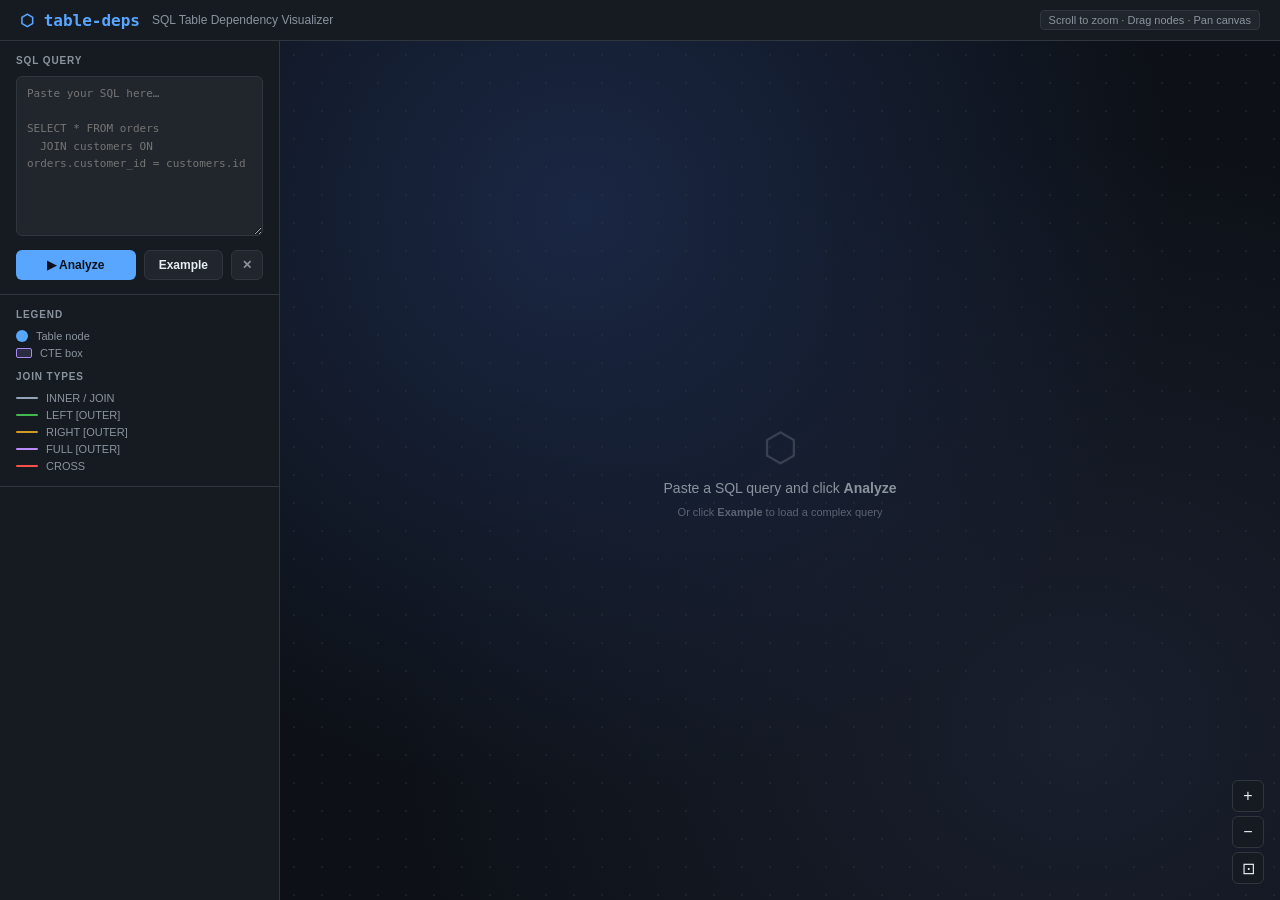
==== table_deps/static/index.html @ 90310a79 "v0.0.1 of table_deps ,basic table parsing and graph ui" ====
<!DOCTYPE html>
<html lang="en">
<head>
  <meta charset="UTF-8" />
  <meta name="viewport" content="width=device-width, initial-scale=1.0" />
  <title>table-deps — SQL Visualizer</title>
  <style>
    *, *::before, *::after { box-sizing: border-box; margin: 0; padding: 0; }

    :root {
      --bg:         #0d1117;
      --surface:    #161b22;
      --surface2:   #21262d;
      --border:     #30363d;
      --text:       #e6edf3;
      --muted:      #8b949e;
      --accent:     #58a6ff;
      --green:      #3fb950;
      --orange:     #d29922;
      --red:        #f85149;
      --purple:     #bc8cff;
      --cte:        #a78bfa;   /* violet for CTE boxes */
    }

    body {
      background: var(--bg);
      color: var(--text);
      font-family: -apple-system, BlinkMacSystemFont, 'Segoe UI', sans-serif;
      height: 100vh;
      display: flex;
      flex-direction: column;
      overflow: hidden;
    }

    /* ── HEADER ─────────────────────────────── */
    header {
      display: flex;
      align-items: center;
      gap: 12px;
      padding: 10px 20px;
      background: var(--surface);
      border-bottom: 1px solid var(--border);
      flex-shrink: 0;
    }
    header h1 { font-size: 16px; font-weight: 700; font-family: 'SF Mono','Fira Code',monospace; color: var(--accent); }
    header span { font-size: 12px; color: var(--muted); }
    header .spacer { flex: 1; }
    header .tip {
      font-size: 11px; color: var(--muted);
      background: var(--surface2); border: 1px solid var(--border);
      border-radius: 4px; padding: 3px 8px;
    }

    /* ── LAYOUT ──────────────────────────────── */
    main { display: flex; flex: 1; overflow: hidden; }

    /* ── SIDEBAR ─────────────────────────────── */
    #sidebar {
      width: 280px; min-width: 240px;
      background: var(--surface); border-right: 1px solid var(--border);
      overflow-y: auto; display: flex; flex-direction: column;
    }
    .section { padding: 14px 16px; border-bottom: 1px solid var(--border); }
    .section-label {
      font-size: 10px; font-weight: 700; text-transform: uppercase;
      letter-spacing: 0.09em; color: var(--muted); margin-bottom: 10px;
    }

    textarea#sql-input {
      width: 100%; height: 160px;
      background: var(--surface2); border: 1px solid var(--border); border-radius: 6px;
      color: var(--text); font-family: 'SF Mono','Fira Code',monospace;
      font-size: 11px; line-height: 1.6; padding: 8px 10px;
      resize: vertical; outline: none; transition: border-color 0.15s;
    }
    textarea#sql-input:focus { border-color: var(--accent); }

    .btn-row { display: flex; gap: 8px; margin-top: 10px; }
    button {
      cursor: pointer; border: none; border-radius: 6px;
      font-size: 12px; font-weight: 600; padding: 7px 14px;
      transition: opacity 0.15s, transform 0.1s;
    }
    button:hover { opacity: 0.85; }
    button:active { transform: scale(0.97); }
    #analyze-btn { flex: 1; background: var(--accent); color: #0d1117; }
    #example-btn { background: var(--surface2); color: var(--text); border: 1px solid var(--border); }
    #clear-btn   { background: var(--surface2); color: var(--muted); border: 1px solid var(--border); padding: 7px 10px; }

    /* stats */
    .stats-row { display: flex; gap: 8px; }
    .stat-card {
      flex: 1; background: var(--surface2); border: 1px solid var(--border);
      border-radius: 6px; padding: 8px 10px; text-align: center;
    }
    .stat-card .num { font-size: 20px; font-weight: 700; color: var(--accent); line-height: 1; }
    .stat-card .lbl { font-size: 10px; color: var(--muted); margin-top: 2px; }

    /* table list */
    #table-list {
      list-style: none; display: flex; flex-direction: column;
      gap: 3px; max-height: 180px; overflow-y: auto;
    }
    #table-list li {
      display: flex; align-items: center; gap: 8px;
      padding: 5px 8px; border-radius: 4px;
      font-size: 11px; font-family: 'SF Mono',monospace;
      color: var(--text); background: var(--surface2);
      cursor: default; transition: background 0.1s;
    }
    #table-list li:hover { background: var(--border); }
    #table-list li .dot { width: 8px; height: 8px; border-radius: 50%; flex-shrink: 0; }
    #table-list li .badge {
      margin-left: auto; font-size: 9px; color: var(--muted);
      background: var(--border); border-radius: 3px; padding: 1px 4px;
    }

    /* CTE list */
    #cte-list { display: flex; flex-direction: column; gap: 8px; max-height: 220px; overflow-y: auto; }
    .cte-item {
      background: var(--surface2); border: 1px solid var(--cte);
      border-radius: 6px; overflow: hidden;
    }
    .cte-item-header {
      background: color-mix(in srgb, var(--cte) 15%, transparent);
      padding: 5px 10px;
      font-size: 11px; font-weight: 700; font-family: 'SF Mono',monospace;
      color: var(--cte); display: flex; align-items: center; gap: 6px;
    }
    .cte-item-header .cte-badge {
      margin-left: auto; font-size: 9px; font-weight: 600;
      background: color-mix(in srgb, var(--cte) 20%, transparent);
      border-radius: 3px; padding: 1px 5px; color: var(--cte);
    }
    .cte-item-tables { padding: 4px 10px 8px; display: flex; flex-direction: column; gap: 2px; }
    .cte-item-table {
      font-size: 10px; font-family: 'SF Mono',monospace;
      color: var(--muted); padding: 1px 0;
    }

    /* legend */
    .legend-grid { display: flex; flex-direction: column; gap: 5px; }
    .legend-row { display: flex; align-items: center; gap: 8px; font-size: 11px; color: var(--muted); }
    .legend-swatch { width: 12px; height: 12px; border-radius: 50%; flex-shrink: 0; }
    .legend-rect   { width: 16px; height: 10px; border-radius: 2px; flex-shrink: 0; }
    .legend-line   { width: 22px; height: 2px; border-radius: 1px; flex-shrink: 0; }

    /* ── GRAPH CANVAS ────────────────────────── */
    #graph-container {
      flex: 1; position: relative; overflow: hidden;
      background:
        radial-gradient(ellipse at 30% 20%, #1a2744 0%, transparent 60%),
        radial-gradient(ellipse at 80% 80%, #1a1f2e 0%, transparent 60%),
        var(--bg);
    }
    #graph { width: 100%; height: 100%; }
    #graph-container::before {
      content: ''; position: absolute; inset: 0;
      background-image: radial-gradient(circle, #30363d 1px, transparent 1px);
      background-size: 28px 28px; opacity: 0.4; pointer-events: none;
    }

    #empty-state {
      position: absolute; inset: 0; display: flex; flex-direction: column;
      align-items: center; justify-content: center; gap: 10px;
      color: var(--muted); pointer-events: none; z-index: 1;
    }
    #empty-state .icon { font-size: 40px; opacity: 0.3; }
    #empty-state p { font-size: 14px; }
    #empty-state small { font-size: 11px; opacity: 0.6; }

    /* ── TOOLTIP ─────────────────────────────── */
    #tooltip {
      display: none; position: absolute;
      background: var(--surface); border: 1px solid var(--border);
      border-radius: 8px; padding: 10px 14px; font-size: 12px;
      pointer-events: none; z-index: 20;
      box-shadow: 0 8px 24px rgba(0,0,0,0.5); min-width: 160px;
    }
    #tooltip .tt-name { font-weight: 700; font-family: monospace; color: var(--text); margin-bottom: 6px; }
    #tooltip .tt-row { display: flex; justify-content: space-between; gap: 16px; color: var(--muted); font-size: 11px; margin-top: 2px; }
    #tooltip .tt-val { color: var(--text); font-weight: 600; }

    /* ── CONTROLS ────────────────────────────── */
    #graph-controls {
      position: absolute; bottom: 16px; right: 16px;
      display: flex; flex-direction: column; gap: 4px; z-index: 10;
    }
    .ctrl-btn {
      width: 32px; height: 32px; background: var(--surface);
      border: 1px solid var(--border); border-radius: 6px;
      color: var(--text); font-size: 16px;
      display: flex; align-items: center; justify-content: center;
      cursor: pointer; transition: background 0.15s;
    }
    .ctrl-btn:hover { background: var(--surface2); }

    /* ── SVG STYLES ──────────────────────────── */
    .link { stroke-opacity: 0.55; stroke-width: 1.5; fill: none; }
    .link-label {
      font-size: 9px; font-family: 'SF Mono',monospace; font-weight: 600;
      fill: var(--muted); text-anchor: middle; dominant-baseline: middle;
      pointer-events: none; user-select: none;
    }
    .table-node circle { stroke-width: 2px; }
    .table-node:hover circle { stroke-width: 3px; }
    .table-node text { pointer-events: none; user-select: none; text-anchor: middle; dominant-baseline: middle; }
    .cte-node { cursor: grab; }
    .cte-node:active { cursor: grabbing; }
    .cte-node text { pointer-events: none; user-select: none; }
    .cte-node rect { transition: filter 0.15s; }
    .cte-node:hover .cte-bg { filter: brightness(1.15); }

    ::-webkit-scrollbar { width: 5px; }
    ::-webkit-scrollbar-track { background: transparent; }
    ::-webkit-scrollbar-thumb { background: var(--border); border-radius: 4px; }
  </style>
</head>
<body>

<header>
  <h1>⬡ table-deps</h1>
  <span>SQL Table Dependency Visualizer</span>
  <div class="spacer"></div>
  <span class="tip">Scroll to zoom · Drag nodes · Pan canvas</span>
</header>

<main>
  <!-- ── SIDEBAR ── -->
  <aside id="sidebar">

    <div class="section">
      <div class="section-label">SQL Query</div>
      <textarea id="sql-input"
        placeholder="Paste your SQL here…&#10;&#10;SELECT * FROM orders&#10;  JOIN customers ON orders.customer_id = customers.id"></textarea>
      <div class="btn-row">
        <button id="analyze-btn">▶ Analyze</button>
        <button id="example-btn">Example</button>
        <button id="clear-btn">✕</button>
      </div>
    </div>

    <div class="section" id="stats-section" style="display:none">
      <div class="section-label">Summary</div>
      <div class="stats-row">
        <div class="stat-card"><div class="num" id="table-count">0</div><div class="lbl">Tables</div></div>
        <div class="stat-card"><div class="num" id="cte-count">0</div><div class="lbl">CTEs</div></div>
        <div class="stat-card"><div class="num" id="edge-count">0</div><div class="lbl">Joins</div></div>
      </div>
    </div>

    <div class="section" id="ctes-section" style="display:none">
      <div class="section-label">CTEs (virtual tables)</div>
      <div id="cte-list"></div>
    </div>

    <div class="section" id="tables-section" style="display:none">
      <div class="section-label">Tables</div>
      <ul id="table-list"></ul>
    </div>

    <div class="section" id="schema-legend-section" style="display:none">
      <div class="section-label">Schema Colors</div>
      <div class="legend-grid" id="schema-legend"></div>
    </div>

    <div class="section">
      <div class="section-label">Legend</div>
      <div class="legend-grid">
        <div class="legend-row"><div class="legend-swatch" style="background:#58a6ff"></div>Table node</div>
        <div class="legend-row"><div class="legend-rect" style="background:color-mix(in srgb,#a78bfa 15%,transparent);border:1px solid #a78bfa"></div>CTE box</div>
      </div>
      <div class="section-label" style="margin-top:12px">Join Types</div>
      <div class="legend-grid">
        <div class="legend-row"><div class="legend-line" style="background:#94a3b8"></div>INNER / JOIN</div>
        <div class="legend-row"><div class="legend-line" style="background:#3fb950"></div>LEFT [OUTER]</div>
        <div class="legend-row"><div class="legend-line" style="background:#d29922"></div>RIGHT [OUTER]</div>
        <div class="legend-row"><div class="legend-line" style="background:#bc8cff"></div>FULL [OUTER]</div>
        <div class="legend-row"><div class="legend-line" style="background:#f85149"></div>CROSS</div>
      </div>
    </div>

  </aside>

  <!-- ── GRAPH CANVAS ── -->
  <div id="graph-container">
    <div id="empty-state">
      <div class="icon">⬡</div>
      <p>Paste a SQL query and click <strong>Analyze</strong></p>
      <small>Or click <strong>Example</strong> to load a complex query</small>
    </div>
    <svg id="graph"></svg>
    <div id="tooltip">
      <div class="tt-name" id="tt-name"></div>
      <div class="tt-row"><span id="tt-label1">Schema</span><span class="tt-val" id="tt-val1">—</span></div>
      <div class="tt-row"><span>Joins</span><span class="tt-val" id="tt-degree">0</span></div>
    </div>
    <div id="graph-controls">
      <div class="ctrl-btn" id="zoom-in"  title="Zoom in">+</div>
      <div class="ctrl-btn" id="zoom-out" title="Zoom out">−</div>
      <div class="ctrl-btn" id="zoom-fit" title="Fit to view">⊡</div>
    </div>
  </div>
</main>

<script src="https://d3js.org/d3.v7.min.js"></script>
<script>
// ═══════════════════════════════════════════════════════════════
// CONSTANTS
// ═══════════════════════════════════════════════════════════════

const SQL_KEYWORDS = new Set([
  'select','from','where','join','inner','left','right','full','outer','cross',
  'on','as','and','or','not','in','exists','between','like','is','null','true',
  'false','case','when','then','else','end','group','by','order','having',
  'limit','offset','union','all','distinct','with','recursive','lateral',
  'insert','update','delete','into','values','set','create','materialized',
  'view','replace','table','temp','temporary','if','using','over','partition',
  'filter','rows','range','preceding','following','current','row',
]);

const SCHEMA_PALETTE = [
  '#58a6ff','#3fb950','#d29922','#f85149','#bc8cff',
  '#39d0d8','#f0883e','#db61a2','#85e89d','#ffea7f',
];
const schemaColorCache = { public: '#58a6ff' };
let paletteIdx = 1;

function schemaColor(schema) {
  if (!schema) return '#58a6ff';
  if (schemaColorCache[schema]) return schemaColorCache[schema];
  schemaColorCache[schema] = SCHEMA_PALETTE[paletteIdx % SCHEMA_PALETTE.length];
  paletteIdx++;
  return schemaColorCache[schema];
}

const JOIN_COLORS  = { INNER:'#94a3b8', LEFT:'#3fb950', RIGHT:'#d29922', FULL:'#bc8cff', CROSS:'#f85149', UNION:'#39d0d8' };
const CTE_COLOR    = '#a78bfa';

// CTE box geometry constants
const CTE_MIN_W    = 155;
const CTE_TITLE_H  = 30;
const CTE_ROW_H    = 18;
const CTE_PAD_B    = 8;

// ═══════════════════════════════════════════════════════════════
// HELPERS
// ═══════════════════════════════════════════════════════════════

function normName(raw) { return raw.replace(/[`"\[\]]/g, '').toLowerCase(); }
function getSchema(name) { const p = name.split('.'); return p.length > 1 ? p[0] : null; }

function joinTypeOf(keyword, modifier) {
  const kw  = (keyword  || '').trim().toUpperCase();
  const mod = (modifier || '').trim().toUpperCase();
  if (kw === 'FROM')         return 'FROM';
  if (/LEFT/.test(mod))      return 'LEFT';
  if (/RIGHT/.test(mod))     return 'RIGHT';
  if (/FULL/.test(mod))      return 'FULL';
  if (/CROSS/.test(mod))     return 'CROSS';
  return 'INNER';
}

function cteBoxSize(cte) {
  const maxLen = Math.max(cte.label.length, ...(cte.tables.map(t => t.length)));
  const w = Math.max(CTE_MIN_W, maxLen * 7.2 + 40);
  const h = CTE_TITLE_H + cte.tables.length * CTE_ROW_H + CTE_PAD_B;
  return { w, h };
}

// ═══════════════════════════════════════════════════════════════
// SQL PARSING
// ═══════════════════════════════════════════════════════════════

// Regex factory — returns a fresh regex each call to reset lastIndex
const FROM_JOIN_RE = () =>
  /\b(FROM|((?:LEFT|RIGHT|INNER|FULL|CROSS)\s+(?:OUTER\s+)?)?JOIN)\s+([`"\[]?[\w]+[`"\]]?(?:\.[`"\[]?[\w]+[`"\]]?)*)/gi;

function parseSQL(sql) {
  if (!sql || !sql.trim()) return { tableNodes: [], cteNodes: [], edges: [] };

  // ── 1. Clean ────────────────────────────────
  sql = sql.replace(/--[^\n]*/g,        ' ');
  sql = sql.replace(/\/\*[\s\S]*?\*\//g,' ');
  sql = sql.replace(/'(?:[^'\\]|\\.)*'/g,"''");

  // ── 2. Collect CTE names ────────────────────
  const cteNames = new Set();
  for (const m of sql.matchAll(/\b(\w+)\s+AS\s*\(/gi)) {
    const n = normName(m[1]);
    if (!SQL_KEYWORDS.has(n)) cteNames.add(n);
  }

  // ── 3. Extract each CTE body via balanced parens ──
  const cteBodyRanges = [];          // [{start,end}] char ranges to skip in main query
  const cteBodyData   = new Map();   // cteName → {tables:[], internalEdges:[]}

  const cteDefRe = /\b(\w+)\s+AS\s*\(/gi;
  let dm;
  while ((dm = cteDefRe.exec(sql)) !== null) {
    const name    = normName(dm[1]);
    if (!cteNames.has(name)) continue;

    const openIdx = dm.index + dm[0].length - 1; // position of '('
    let depth = 0, endIdx = sql.length;
    for (let i = openIdx; i < sql.length; i++) {
      if      (sql[i] === '(') depth++;
      else if (sql[i] === ')') { if (--depth === 0) { endIdx = i; break; } }
    }
    cteBodyRanges.push({ start: openIdx + 1, end: endIdx });

    // Parse CTE body tokens (exclude other CTE names)
    const body = sql.slice(openIdx + 1, endIdx);
    const bodyTokens = [];
    for (const m of body.matchAll(FROM_JOIN_RE())) {
      const tname = normName(m[3]);
      if (SQL_KEYWORDS.has(tname) || /^\d+$/.test(tname) || cteNames.has(tname)) continue;
      bodyTokens.push({ name: tname, type: joinTypeOf(m[1], m[2]) });
    }
    cteBodyData.set(name, {
      tables:        [...new Set(bodyTokens.map(t => t.name))],
      internalEdges: buildInternalEdges(bodyTokens),
    });
  }

  // ── 4. Pre-compute paren depth at each position ──
  // depth[i] = nesting depth when entering character i.
  // CTE body content is at depth ≥ 1; inline subqueries are also ≥ 1.
  const depthAt = new Array(sql.length).fill(0);
  { let d = 0;
    for (let i = 0; i < sql.length; i++) {
      depthAt[i] = d;
      if      (sql[i] === '(') d++;
      else if (sql[i] === ')') d = Math.max(0, d - 1);
    }
  }

  function inCTEBody(idx) {
    return cteBodyRanges.some(r => idx >= r.start && idx <= r.end);
  }

  // Collect main query tokens with their paren depth.
  // depth 0  → main SELECT / UNION branch
  // depth 1+ → inline subquery or CTE body (CTE bodies excluded via inCTEBody)
  const mainTokens = [];
  for (const m of sql.matchAll(FROM_JOIN_RE())) {
    if (inCTEBody(m.index)) continue;
    const name = normName(m[3]);
    if (SQL_KEYWORDS.has(name) || /^\d+$/.test(name)) continue;
    mainTokens.push({
      name, type: joinTypeOf(m[1], m[2]),
      isCTE: cteNames.has(name),
      depth: depthAt[m.index],
      pos: m.index,
    });
  }

  // ── 5. Build node maps ──────────────────────
  const tableNodesMap = new Map();
  const cteNodesMap   = new Map();

  for (const t of mainTokens) {
    if (t.isCTE) {
      if (!cteNodesMap.has(t.name) && cteBodyData.has(t.name)) {
        const bd = cteBodyData.get(t.name);
        cteNodesMap.set(t.name, {
          id: t.name, label: t.name, type: 'cte',
          tables: bd.tables, internalEdges: bd.internalEdges, degree: 0,
        });
      }
    } else {
      if (!tableNodesMap.has(t.name)) {
        const schema = getSchema(t.name);
        tableNodesMap.set(t.name, {
          id: t.name, label: t.name, type: 'table',
          schema, color: schemaColor(schema), degree: 0,
        });
      }
    }
  }

  // ── 6. Build main query edges (FROM-as-hub) ─
  const edgesMap = new Map();
  // fromToken / pseudoHub track the depth-0 hub.
  // lastJoinType remembers the most recent depth-0 JOIN type so that
  // subquery tables (depth 1) inherit the correct edge colour/label.
  let fromToken = null, pseudoHub = null, lastJoinType = 'INNER';

  function getNode(name) { return tableNodesMap.get(name) || cteNodesMap.get(name); }

  function addEdge(srcName, tgtName, type) {
    if (!getNode(srcName) || !getNode(tgtName)) return;
    const key = [srcName, tgtName].sort().join('\x00') + '\x00' + type;
    if (edgesMap.has(key)) return;
    edgesMap.set(key, {
      source: srcName, target: tgtName,
      type, color: JOIN_COLORS[type] || JOIN_COLORS.INNER,
    });
    getNode(srcName).degree++;
    getNode(tgtName).degree++;
  }

  for (const token of mainTokens) {
    if (!getNode(token.name)) continue;

    if (token.depth === 0) {
      // ── Main query level ──────────────────────
      if (token.type === 'FROM') {
        fromToken = token; pseudoHub = null; lastJoinType = 'INNER';
      } else {
        lastJoinType = token.type;
        const hub = fromToken || pseudoHub;
        if (hub) addEdge(hub.name, token.name, token.type);
        if (!fromToken && !pseudoHub) pseudoHub = token;
      }
    } else if (token.depth === 1 && token.type === 'FROM' && !token.isCTE) {
      // ── Direct inline subquery (e.g. LEFT JOIN (SELECT … FROM t) alias) ─
      // Connect the subquery's inner table to the current depth-0 hub,
      // using the JOIN type of the surrounding depth-0 clause.
      const hub = fromToken || pseudoHub;
      if (hub) addEdge(hub.name, token.name, lastJoinType);
    }
    // JOINs inside subqueries (depth ≥ 1) are intentionally skipped —
    // they are internal to the subquery and shown inside CTE boxes or ignored.
  }

  // ── 7. UNION / UNION ALL edges ───────────────
  // For each UNION keyword at depth 0, find the last FROM hub before it
  // and the first FROM hub after it, then draw a dashed UNION edge.
  for (const m of sql.matchAll(/\bUNION\b/gi)) {
    if (inCTEBody(m.index) || depthAt[m.index] !== 0) continue;
    const upos = m.index;
    const depth0Froms = mainTokens.filter(t => t.depth === 0 && t.type === 'FROM');
    const prevFrom = [...depth0Froms].filter(t => t.pos < upos).at(-1);
    const nextFrom = depth0Froms.find(t => t.pos > upos);
    if (prevFrom && nextFrom) addEdge(prevFrom.name, nextFrom.name, 'UNION');
  }

  return {
    tableNodes: Array.from(tableNodesMap.values()),
    cteNodes:   Array.from(cteNodesMap.values()),
    edges:      Array.from(edgesMap.values()),
  };
}

/** Build join edges within a CTE body from its token list. */
function buildInternalEdges(tokens) {
  const seen = new Map();
  let fromToken = null, pseudoHub = null;
  for (const token of tokens) {
    if (token.type === 'FROM') { fromToken = token; pseudoHub = null; }
    else {
      const hub = fromToken || pseudoHub;
      if (hub) {
        const key = [hub.name, token.name].sort().join('\x00') + '\x00' + token.type;
        if (!seen.has(key))
          seen.set(key, { source: hub.name, target: token.name, type: token.type });
      }
      if (!fromToken && !pseudoHub) pseudoHub = token;
    }
  }
  return Array.from(seen.values());
}

// ═══════════════════════════════════════════════════════════════
// D3 GRAPH
// ═══════════════════════════════════════════════════════════════

const svgEl     = document.getElementById('graph');
const svgD3     = d3.select(svgEl);
const tooltip   = document.getElementById('tooltip');
const container = document.getElementById('graph-container');

let gMain, zoomBehaviour, currentSimulation;

function graphDimensions() { return { w: container.clientWidth, h: container.clientHeight }; }
function tableNodeRadius(d) { return Math.max(20, 18 + d.degree * 4); }

/** Compute the point on node n's boundary toward direction (dx,dy). */
function edgeEndpoint(n, dx, dy) {
  const dist = Math.sqrt(dx * dx + dy * dy) || 1;
  const nx = dx / dist, ny = dy / dist;
  if (n.type === 'table') {
    const r = tableNodeRadius(n);
    return { x: n.x + nx * r, y: n.y + ny * r };
  }
  // CTE box: rectangle intersection
  const { w, h } = cteBoxSize(n);
  const scaleX = nx !== 0 ? Math.abs((w / 2) / nx) : Infinity;
  const scaleY = ny !== 0 ? Math.abs((h / 2) / ny) : Infinity;
  const t = Math.min(scaleX, scaleY);
  return { x: n.x + nx * t, y: n.y + ny * t };
}

function initSVG() {
  svgD3.selectAll('*').remove();
  const { w, h } = graphDimensions();
  svgD3.attr('viewBox', [0, 0, w, h]);

  zoomBehaviour = d3.zoom()
    .scaleExtent([0.05, 6])
    .on('zoom', e => gMain.attr('transform', e.transform));
  svgD3.call(zoomBehaviour);

  // Arrow markers per join type
  const defs = svgD3.append('defs');
  for (const [type, color] of Object.entries(JOIN_COLORS)) {
    defs.append('marker')
      .attr('id', `arr-${type}`).attr('viewBox', '0 -5 10 10')
      .attr('refX', 10).attr('refY', 0)
      .attr('markerWidth', 6).attr('markerHeight', 6).attr('orient', 'auto')
      .append('path').attr('d', 'M0,-5L10,0L0,5').attr('fill', color).attr('opacity', 0.75);
  }

  gMain = svgD3.append('g');
}

function render(data) {
  const empty = document.getElementById('empty-state');
  if (!data.tableNodes.length && !data.cteNodes.length) {
    empty.querySelector('p').textContent = 'No tables found in the SQL query.';
    empty.style.display = 'flex'; return;
  }
  empty.style.display = 'none';
  initSVG();
  const { w, h } = graphDimensions();

  // Combine all nodes for the force simulation
  const allNodes = [
    ...data.tableNodes.map(d => ({ ...d })),
    ...data.cteNodes.map(d => ({ ...d })),
  ];
  const nodeById = new Map(allNodes.map(n => [n.id, n]));

  // Resolve edge source/target to node objects
  const edges = data.edges.map(e => ({
    ...e,
    source: nodeById.get(e.source) || e.source,
    target: nodeById.get(e.target) || e.target,
  }));

  if (currentSimulation) currentSimulation.stop();

  currentSimulation = d3.forceSimulation(allNodes)
    .force('link',      d3.forceLink(edges).id(d => d.id).distance(160).strength(0.6))
    .force('charge',    d3.forceManyBody().strength(-600))
    .force('center',    d3.forceCenter(w / 2, h / 2))
    .force('collision', d3.forceCollide().radius(d => {
      if (d.type === 'table') return tableNodeRadius(d) + 18;
      const { w: bw, h: bh } = cteBoxSize(d);
      return Math.sqrt(bw * bw + bh * bh) / 2 + 20;
    }));

  // ── Edges ────────────────────────────────────
  const linkSel = gMain.append('g').selectAll('line').data(edges).join('line')
    .attr('class', 'link')
    .attr('stroke', d => d.color)
    .attr('marker-end', d => `url(#arr-${d.type})`);

  const linkLabelSel = gMain.append('g').selectAll('text').data(edges).join('text')
    .attr('class', 'link-label').text(d => d.type);

  // ── Shared drag behaviour ────────────────────
  const drag = d3.drag()
    .on('start', (event, d) => { if (!event.active) currentSimulation.alphaTarget(0.3).restart(); d.fx = d.x; d.fy = d.y; })
    .on('drag',  (event, d) => { d.fx = event.x; d.fy = event.y; })
    .on('end',   (event, d) => { if (!event.active) currentSimulation.alphaTarget(0); d.fx = null; d.fy = null; });

  function onEnter(event, d) {
    if (d.type === 'cte') {
      document.getElementById('tt-name').textContent  = d.label + '  (CTE)';
      document.getElementById('tt-label1').textContent = 'Tables inside';
      document.getElementById('tt-val1').textContent  = d.tables.length;
    } else {
      document.getElementById('tt-name').textContent  = d.label;
      document.getElementById('tt-label1').textContent = 'Schema';
      document.getElementById('tt-val1').textContent  = d.schema || '(none)';
    }
    document.getElementById('tt-degree').textContent = d.degree;
    tooltip.style.display = 'block';
    positionTooltip(event);
  }

  // ── Table nodes (circles) ────────────────────
  const tableNodes = allNodes.filter(d => d.type === 'table');
  const tableNodeSel = gMain.append('g').selectAll('g').data(tableNodes).join('g')
    .attr('class', 'table-node')
    .call(drag)
    .on('mouseenter', onEnter)
    .on('mousemove',  positionTooltip)
    .on('mouseleave', () => { tooltip.style.display = 'none'; });

  // Glow halo
  tableNodeSel.append('circle')
    .attr('r',      d => tableNodeRadius(d) + 8)
    .attr('fill',   d => d.color + '18')
    .attr('stroke', 'none');
  // Main circle
  tableNodeSel.append('circle')
    .attr('r',      d => tableNodeRadius(d))
    .attr('fill',   d => d.color + '28')
    .attr('stroke', d => d.color)
    .attr('stroke-width', 2);
  // Table name label
  tableNodeSel.append('text')
    .attr('y', 0).attr('fill', '#e6edf3')
    .attr('font-size', d => Math.max(9, 12 - d.label.length * 0.15) + 'px')
    .attr('font-family', "'SF Mono','Fira Code',monospace")
    .text(d => { const p = d.label.split('.'); const last = p[p.length-1]; return last.length > 16 ? last.slice(0,14)+'…' : last; });
  // Schema prefix above
  tableNodeSel.append('text')
    .attr('y', d => -(tableNodeRadius(d) + 5))
    .attr('fill', '#8b949e').attr('font-size', '9px')
    .attr('font-family', "'SF Mono',monospace")
    .text(d => { const p = d.label.split('.'); return p.length > 1 ? p.slice(0,-1).join('.') : ''; });

  // ── CTE box nodes ────────────────────────────
  const cteNodes = allNodes.filter(d => d.type === 'cte');
  const cteNodeSel = gMain.append('g').selectAll('g').data(cteNodes).join('g')
    .attr('class', 'cte-node')
    .call(drag)
    .on('mouseenter', onEnter)
    .on('mousemove',  positionTooltip)
    .on('mouseleave', () => { tooltip.style.display = 'none'; });

  cteNodeSel.each(function(d) {
    const el       = d3.select(this);
    const { w, h } = cteBoxSize(d);
    const x = -w / 2, y = -h / 2;

    // Outer rect (background)
    el.append('rect').attr('class', 'cte-bg')
      .attr('x', x).attr('y', y).attr('width', w).attr('height', h)
      .attr('rx', 8)
      .attr('fill', CTE_COLOR + '12')
      .attr('stroke', CTE_COLOR).attr('stroke-width', 1.5);

    // Header band
    el.append('rect')
      .attr('x', x).attr('y', y).attr('width', w).attr('height', CTE_TITLE_H)
      .attr('rx', 8)
      .attr('fill', CTE_COLOR + '2a');
    // Clip bottom corners of header band
    el.append('rect')
      .attr('x', x).attr('y', y + CTE_TITLE_H - 8).attr('width', w).attr('height', 8)
      .attr('fill', CTE_COLOR + '2a');

    // CTE label in header
    el.append('text')
      .attr('x', 0).attr('y', y + CTE_TITLE_H / 2)
      .attr('text-anchor', 'middle').attr('dominant-baseline', 'middle')
      .attr('fill', CTE_COLOR).attr('font-size', '11px').attr('font-weight', '700')
      .attr('font-family', "'SF Mono','Fira Code',monospace")
      .text(d.label);

    // "CTE" badge top-right
    el.append('text')
      .attr('x', x + w - 7).attr('y', y + 10)
      .attr('text-anchor', 'end').attr('dominant-baseline', 'middle')
      .attr('fill', CTE_COLOR + '99').attr('font-size', '8px').attr('font-family', 'sans-serif')
      .text('CTE');

    // Divider
    el.append('line')
      .attr('x1', x + 10).attr('y1', y + CTE_TITLE_H)
      .attr('x2', x + w - 10).attr('y2', y + CTE_TITLE_H)
      .attr('stroke', CTE_COLOR + '55').attr('stroke-width', 1);

    // Internal table list
    d.tables.forEach((tname, i) => {
      el.append('text')
        .attr('x', x + 12)
        .attr('y', y + CTE_TITLE_H + CTE_PAD_B / 2 + (i + 0.75) * CTE_ROW_H)
        .attr('text-anchor', 'start').attr('dominant-baseline', 'middle')
        .attr('fill', '#a0aec0').attr('font-size', '10px')
        .attr('font-family', "'SF Mono',monospace")
        .text('▸ ' + tname);
    });
  });

  // ── Tick ─────────────────────────────────────
  currentSimulation.on('tick', () => {
    linkSel
      .attr('x1', d => { const dx=d.target.x-d.source.x, dy=d.target.y-d.source.y; return edgeEndpoint(d.source,  dx,  dy).x; })
      .attr('y1', d => { const dx=d.target.x-d.source.x, dy=d.target.y-d.source.y; return edgeEndpoint(d.source,  dx,  dy).y; })
      .attr('x2', d => { const dx=d.target.x-d.source.x, dy=d.target.y-d.source.y; return edgeEndpoint(d.target, -dx, -dy).x; })
      .attr('y2', d => { const dx=d.target.x-d.source.x, dy=d.target.y-d.source.y; return edgeEndpoint(d.target, -dx, -dy).y; });

    linkLabelSel
      .attr('x', d => (d.source.x + d.target.x) / 2)
      .attr('y', d => (d.source.y + d.target.y) / 2 - 6);

    tableNodeSel.attr('transform', d => `translate(${d.x},${d.y})`);
    cteNodeSel.attr('transform',   d => `translate(${d.x},${d.y})`);
  });
}

// ═══════════════════════════════════════════════════════════════
// TOOLTIP
// ═══════════════════════════════════════════════════════════════

function positionTooltip(event) {
  const rect = container.getBoundingClientRect();
  let x = event.clientX - rect.left + 14;
  let y = event.clientY - rect.top  + 14;
  if (x + 200 > container.clientWidth)  x -= 220;
  if (y + 100 > container.clientHeight) y -= 115;
  tooltip.style.left = x + 'px'; tooltip.style.top = y + 'px';
}

// ═══════════════════════════════════════════════════════════════
// ZOOM CONTROLS
// ═══════════════════════════════════════════════════════════════

document.getElementById('zoom-in').addEventListener('click', () =>
  svgD3.transition().duration(250).call(zoomBehaviour.scaleBy, 1.4));
document.getElementById('zoom-out').addEventListener('click', () =>
  svgD3.transition().duration(250).call(zoomBehaviour.scaleBy, 0.7));
document.getElementById('zoom-fit').addEventListener('click', () => {
  const { w, h } = graphDimensions();
  svgD3.transition().duration(400).call(zoomBehaviour.transform, d3.zoomIdentity.translate(w/2, h/2).scale(1));
});

// ═══════════════════════════════════════════════════════════════
// SIDEBAR UPDATE
// ═══════════════════════════════════════════════════════════════

function updateSidebar(data) {
  const hasContent = data.tableNodes.length || data.cteNodes.length;

  document.getElementById('stats-section').style.display        = hasContent ? '' : 'none';
  document.getElementById('tables-section').style.display       = data.tableNodes.length ? '' : 'none';
  document.getElementById('ctes-section').style.display         = data.cteNodes.length   ? '' : 'none';
  document.getElementById('schema-legend-section').style.display = data.tableNodes.length ? '' : 'none';

  // Stats
  document.getElementById('table-count').textContent = data.tableNodes.length;
  document.getElementById('cte-count').textContent   = data.cteNodes.length;
  document.getElementById('edge-count').textContent  = data.edges.length;

  // Table list
  const ul = document.getElementById('table-list');
  ul.innerHTML = '';
  [...data.tableNodes].sort((a, b) => a.id.localeCompare(b.id)).forEach(node => {
    const li = document.createElement('li');
    li.innerHTML = `<span class="dot" style="background:${node.color}"></span>${node.label}<span class="badge">${node.degree} join${node.degree !== 1 ? 's' : ''}</span>`;
    ul.appendChild(li);
  });

  // CTE list
  const cteListEl = document.getElementById('cte-list');
  cteListEl.innerHTML = '';
  data.cteNodes.forEach(cte => {
    const div = document.createElement('div');
    div.className = 'cte-item';
    div.innerHTML = `
      <div class="cte-item-header">
        ⬡ ${cte.label}
        <span class="cte-badge">${cte.tables.length} table${cte.tables.length !== 1 ? 's' : ''}</span>
      </div>
      <div class="cte-item-tables">
        ${cte.tables.map(t => `<div class="cte-item-table">▸ ${t}</div>`).join('')}
      </div>`;
    cteListEl.appendChild(div);
  });

  // Schema legend
  const legendEl = document.getElementById('schema-legend');
  legendEl.innerHTML = '';
  const schemaMap = new Map();
  data.tableNodes.forEach(n => { const s = n.schema || '(no schema)'; if (!schemaMap.has(s)) schemaMap.set(s, n.color); });
  schemaMap.forEach((color, schema) => {
    const row = document.createElement('div');
    row.className = 'legend-row';
    row.innerHTML = `<div class="legend-swatch" style="background:${color}"></div>${schema}`;
    legendEl.appendChild(row);
  });
}

// ═══════════════════════════════════════════════════════════════
// EXAMPLE SQL
// ═══════════════════════════════════════════════════════════════

const EXAMPLE_SQL = `-- Regional sales dashboard
/* Author: analytics team
   FROM fake_comment_table  -- should NOT appear in results
*/
WITH
    region_stats AS (
        SELECT r.region_id, SUM(o.total_amount) AS total_revenue
        FROM public.orders o
        JOIN public.regions r ON o.region_id = r.region_id
        WHERE o.status NOT IN ('FROM_CACHE', 'cancelled')
        GROUP BY r.region_id
    ),
    top_products AS (
        SELECT oi.product_id, SUM(oi.quantity) AS total_qty
        FROM \`order_items\` oi
        JOIN "products" p ON oi.product_id = p.product_id
        GROUP BY oi.product_id
    )
SELECT rs.region_name, tp.name, c.name, e.full_name
FROM region_stats rs
LEFT JOIN top_products tp ON tp.rank = 1
LEFT JOIN analytics.product_categories c ON tp.product_id = c.product_id
LEFT JOIN (
    SELECT employee_id, full_name, region_id
    FROM hr.employees
    WHERE role = 'account_manager'
) e ON e.region_id = rs.region_id
WHERE EXISTS (
    SELECT 1 FROM finance.revenue_targets rt
    WHERE rt.region_id = rs.region_id
)
UNION ALL
SELECT 'UNASSIGNED', NULL, NULL, NULL
FROM public.orders o
WHERE o.region_id IS NULL;`;

// ═══════════════════════════════════════════════════════════════
// EVENT WIRING
// ═══════════════════════════════════════════════════════════════

function analyze() {
  const sql  = document.getElementById('sql-input').value;
  const data = parseSQL(sql);
  render(data);
  updateSidebar(data);
}

document.getElementById('analyze-btn').addEventListener('click', analyze);
document.getElementById('sql-input').addEventListener('keydown', e => { if ((e.ctrlKey || e.metaKey) && e.key === 'Enter') analyze(); });
document.getElementById('example-btn').addEventListener('click', () => { document.getElementById('sql-input').value = EXAMPLE_SQL; analyze(); });
document.getElementById('clear-btn').addEventListener('click', () => {
  document.getElementById('sql-input').value = '';
  svgD3.selectAll('*').remove();
  document.getElementById('empty-state').querySelector('p').textContent = 'Paste a SQL query and click Analyze';
  document.getElementById('empty-state').style.display = 'flex';
  ['stats-section','tables-section','ctes-section','schema-legend-section'].forEach(id => {
    document.getElementById(id).style.display = 'none';
  });
});
window.addEventListener('resize', () => { if (document.getElementById('sql-input').value.trim()) analyze(); });
</script>
</body>
</html>
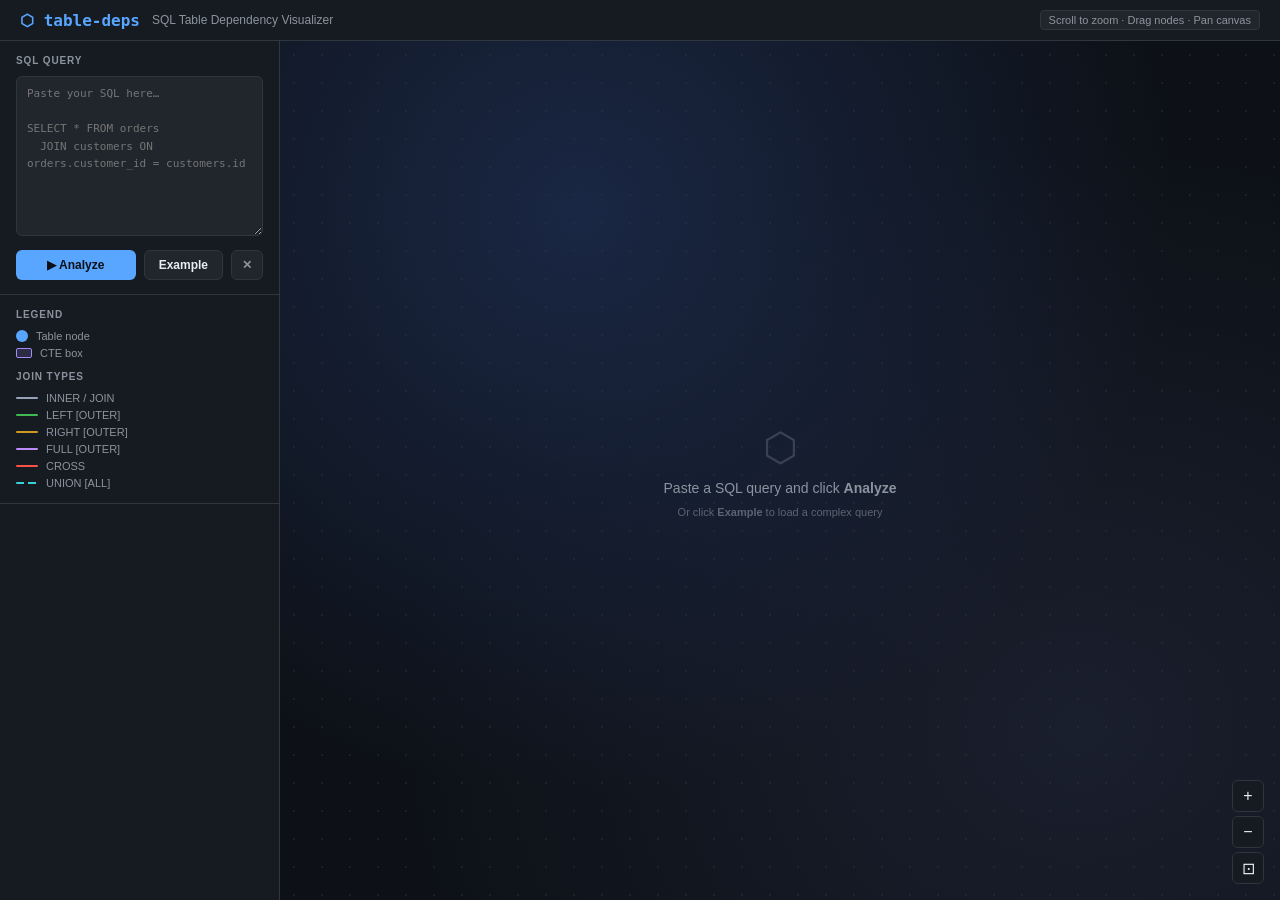
==== commit dbdf15c3: "updated ui comp and readme.md" ====
--- a/table_deps/static/index.html
+++ b/table_deps/static/index.html
@@ -277,6 +277,10 @@
         <div class="legend-row"><div class="legend-line" style="background:#d29922"></div>RIGHT [OUTER]</div>
         <div class="legend-row"><div class="legend-line" style="background:#bc8cff"></div>FULL [OUTER]</div>
         <div class="legend-row"><div class="legend-line" style="background:#f85149"></div>CROSS</div>
+        <div class="legend-row">
+          <div class="legend-line" style="background:#39d0d8;background:repeating-linear-gradient(90deg,#39d0d8 0,#39d0d8 8px,transparent 8px,transparent 12px)"></div>
+          UNION [ALL]
+        </div>
       </div>
     </div>
 
@@ -510,7 +514,7 @@
       } else {
         lastJoinType = token.type;
         const hub = fromToken || pseudoHub;
-        if (hub) addEdge(hub.name, token.name, token.type);
+        if (hub) addEdge(token.name, hub.name, token.type);
         if (!fromToken && !pseudoHub) pseudoHub = token;
       }
     } else if (token.depth === 1 && token.type === 'FROM' && !token.isCTE) {
@@ -518,7 +522,7 @@
       // Connect the subquery's inner table to the current depth-0 hub,
       // using the JOIN type of the surrounding depth-0 clause.
       const hub = fromToken || pseudoHub;
-      if (hub) addEdge(hub.name, token.name, lastJoinType);
+      if (hub) addEdge(token.name, hub.name, lastJoinType);
     }
     // JOINs inside subqueries (depth ≥ 1) are intentionally skipped —
     // they are internal to the subquery and shown inside CTE boxes or ignored.
@@ -655,7 +659,8 @@
   const linkSel = gMain.append('g').selectAll('line').data(edges).join('line')
     .attr('class', 'link')
     .attr('stroke', d => d.color)
-    .attr('marker-end', d => `url(#arr-${d.type})`);
+    .attr('stroke-dasharray', d => d.type === 'UNION' ? '8,4' : null)
+    .attr('marker-end', d => d.type === 'UNION' ? null : `url(#arr-${d.type})`);
 
   const linkLabelSel = gMain.append('g').selectAll('text').data(edges).join('text')
     .attr('class', 'link-label').text(d => d.type);
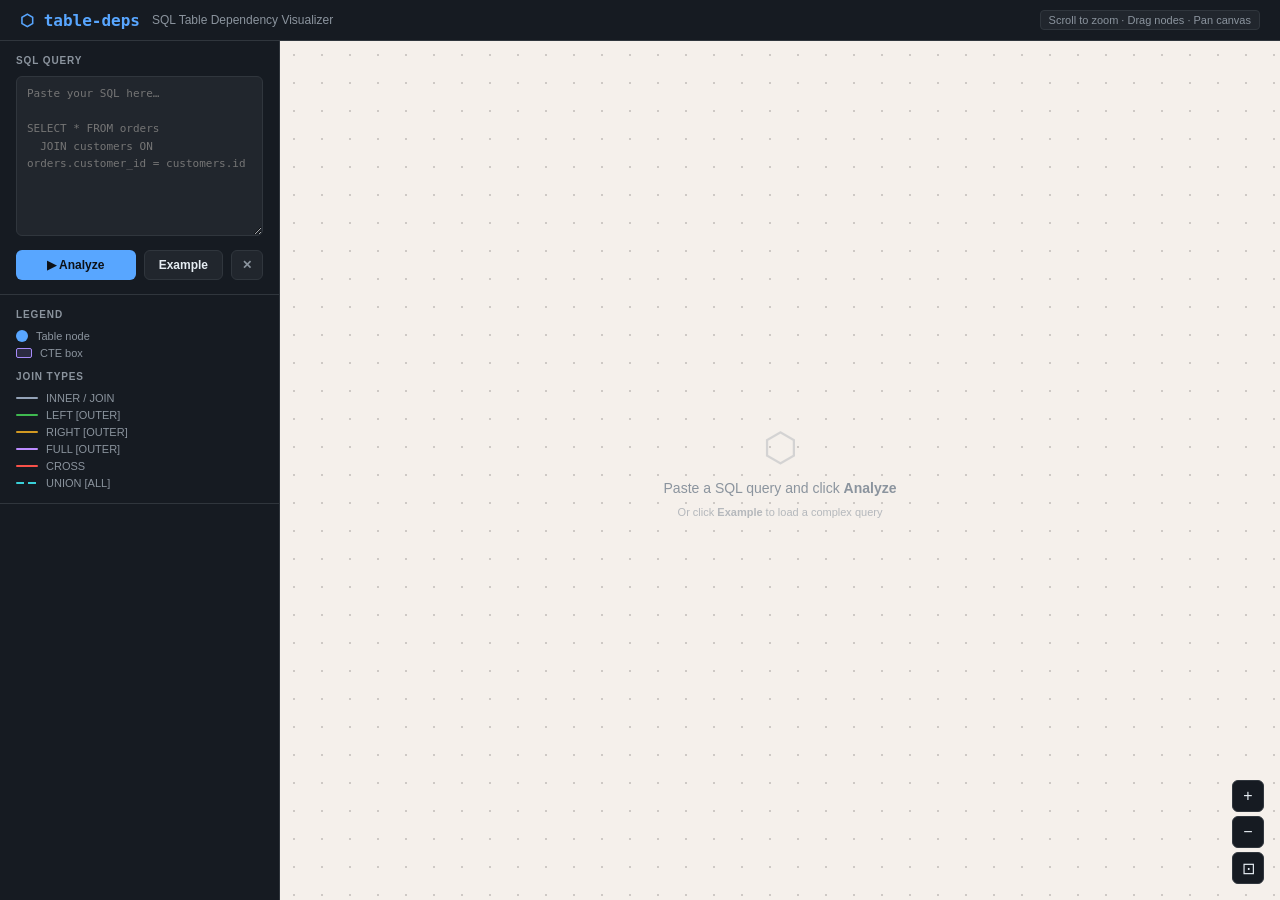
==== commit 73eb2034: "changed UI colour to white" ====
--- a/table_deps/static/index.html
+++ b/table_deps/static/index.html
@@ -148,16 +148,13 @@
     /* ── GRAPH CANVAS ────────────────────────── */
     #graph-container {
       flex: 1; position: relative; overflow: hidden;
-      background:
-        radial-gradient(ellipse at 30% 20%, #1a2744 0%, transparent 60%),
-        radial-gradient(ellipse at 80% 80%, #1a1f2e 0%, transparent 60%),
-        var(--bg);
+      background: #f5f0eb;
     }
     #graph { width: 100%; height: 100%; }
     #graph-container::before {
       content: ''; position: absolute; inset: 0;
-      background-image: radial-gradient(circle, #30363d 1px, transparent 1px);
-      background-size: 28px 28px; opacity: 0.4; pointer-events: none;
+      background-image: radial-gradient(circle, #1a1a1a 1px, transparent 1px);
+      background-size: 28px 28px; opacity: 0.18; pointer-events: none;
     }
 
     #empty-state {
@@ -199,7 +196,7 @@
     .link { stroke-opacity: 0.55; stroke-width: 1.5; fill: none; }
     .link-label {
       font-size: 9px; font-family: 'SF Mono',monospace; font-weight: 600;
-      fill: var(--muted); text-anchor: middle; dominant-baseline: middle;
+      fill: #333333; text-anchor: middle; dominant-baseline: middle;
       pointer-events: none; user-select: none;
     }
     .table-node circle { stroke-width: 2px; }
@@ -708,14 +705,14 @@
     .attr('stroke-width', 2);
   // Table name label
   tableNodeSel.append('text')
-    .attr('y', 0).attr('fill', '#e6edf3')
+    .attr('y', 0).attr('fill', '#1a1a1a')
     .attr('font-size', d => Math.max(9, 12 - d.label.length * 0.15) + 'px')
     .attr('font-family', "'SF Mono','Fira Code',monospace")
     .text(d => { const p = d.label.split('.'); const last = p[p.length-1]; return last.length > 16 ? last.slice(0,14)+'…' : last; });
   // Schema prefix above
   tableNodeSel.append('text')
     .attr('y', d => -(tableNodeRadius(d) + 5))
-    .attr('fill', '#8b949e').attr('font-size', '9px')
+    .attr('fill', '#555555').attr('font-size', '9px')
     .attr('font-family', "'SF Mono',monospace")
     .text(d => { const p = d.label.split('.'); return p.length > 1 ? p.slice(0,-1).join('.') : ''; });
 
@@ -777,7 +774,7 @@
         .attr('x', x + 12)
         .attr('y', y + CTE_TITLE_H + CTE_PAD_B / 2 + (i + 0.75) * CTE_ROW_H)
         .attr('text-anchor', 'start').attr('dominant-baseline', 'middle')
-        .attr('fill', '#a0aec0').attr('font-size', '10px')
+        .attr('fill', '#444444').attr('font-size', '10px')
         .attr('font-family', "'SF Mono',monospace")
         .text('▸ ' + tname);
     });
@@ -822,8 +819,20 @@
 document.getElementById('zoom-out').addEventListener('click', () =>
   svgD3.transition().duration(250).call(zoomBehaviour.scaleBy, 0.7));
 document.getElementById('zoom-fit').addEventListener('click', () => {
+  if (!gMain) return;
   const { w, h } = graphDimensions();
-  svgD3.transition().duration(400).call(zoomBehaviour.transform, d3.zoomIdentity.translate(w/2, h/2).scale(1));
+  const bbox = gMain.node().getBBox();
+  if (!bbox || bbox.width === 0 || bbox.height === 0) return;
+  const pad    = 40;
+  const scaleX = (w - pad * 2) / bbox.width;
+  const scaleY = (h - pad * 2) / bbox.height;
+  const scale  = Math.min(scaleX, scaleY, 2);
+  const tx     = w / 2 - scale * (bbox.x + bbox.width  / 2);
+  const ty     = h / 2 - scale * (bbox.y + bbox.height / 2);
+  svgD3.transition().duration(400).call(
+    zoomBehaviour.transform,
+    d3.zoomIdentity.translate(tx, ty).scale(scale)
+  );
 });
 
 // ═══════════════════════════════════════════════════════════════
